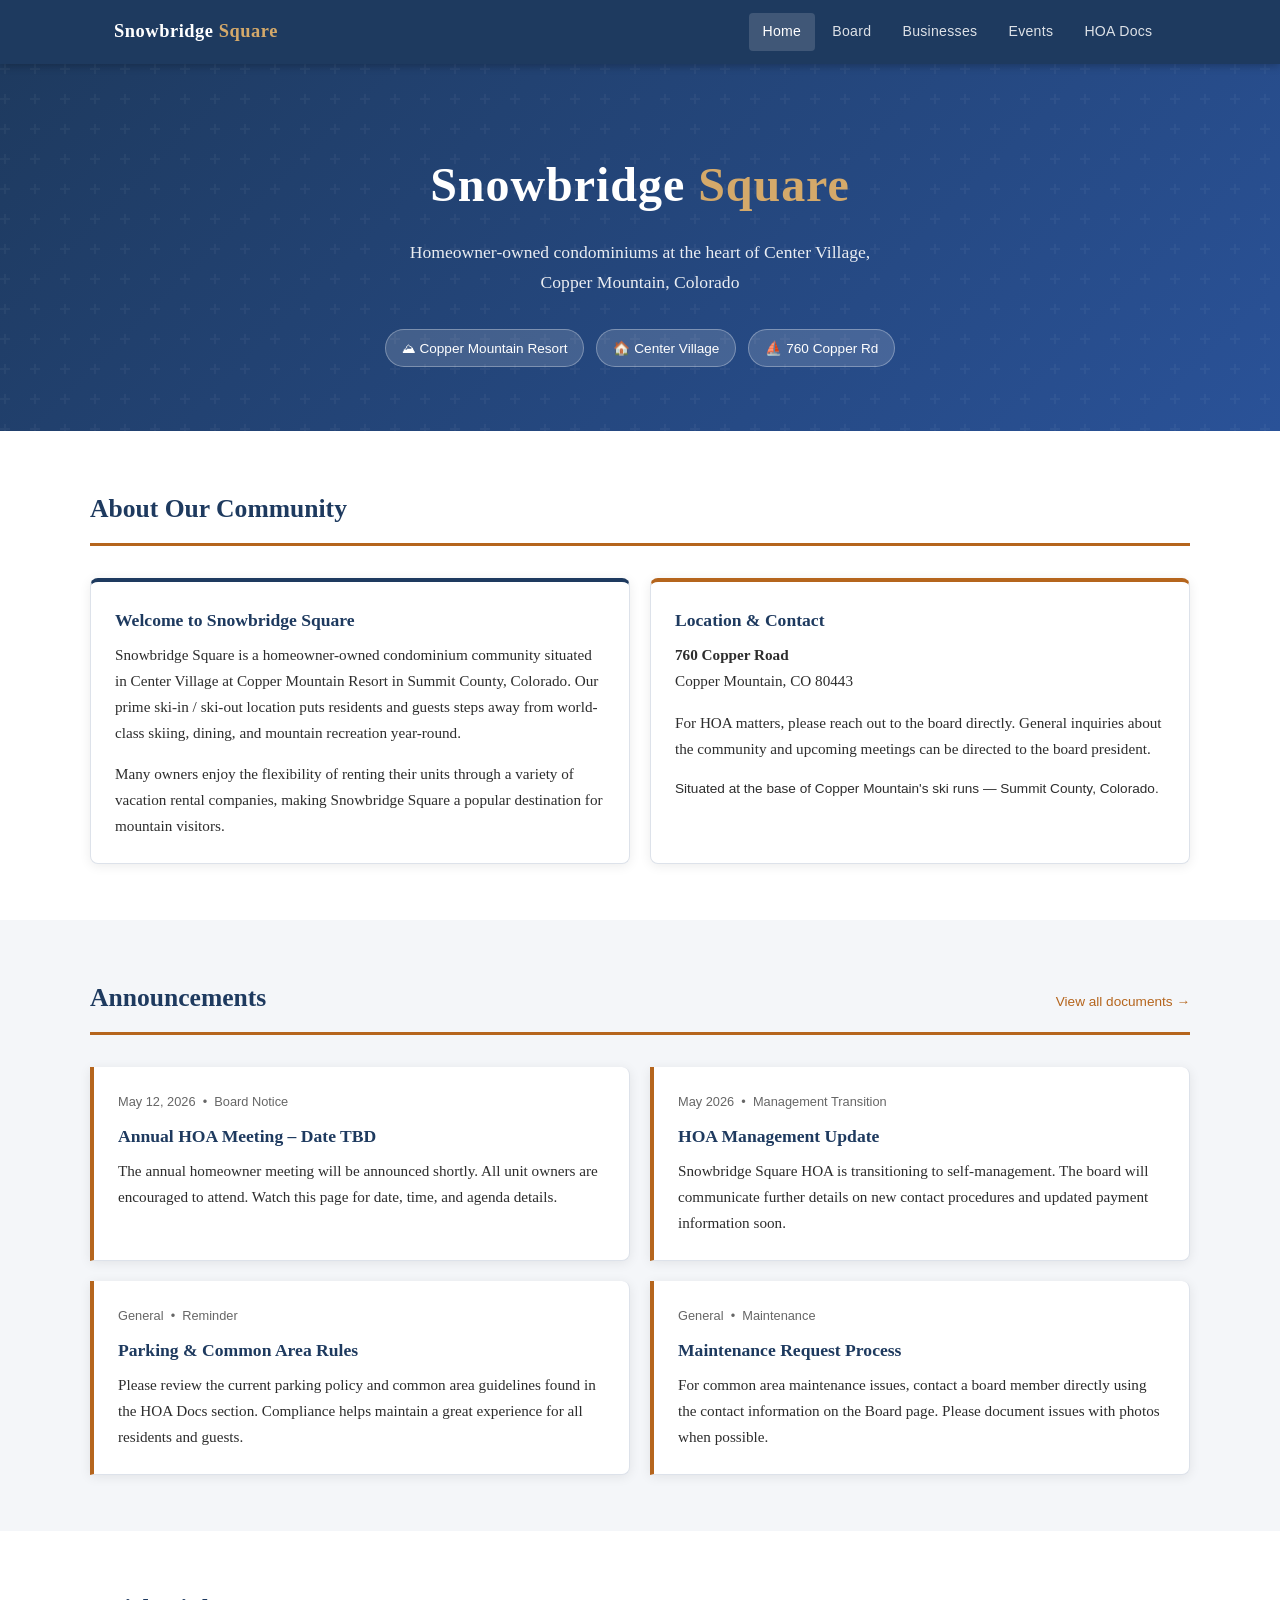
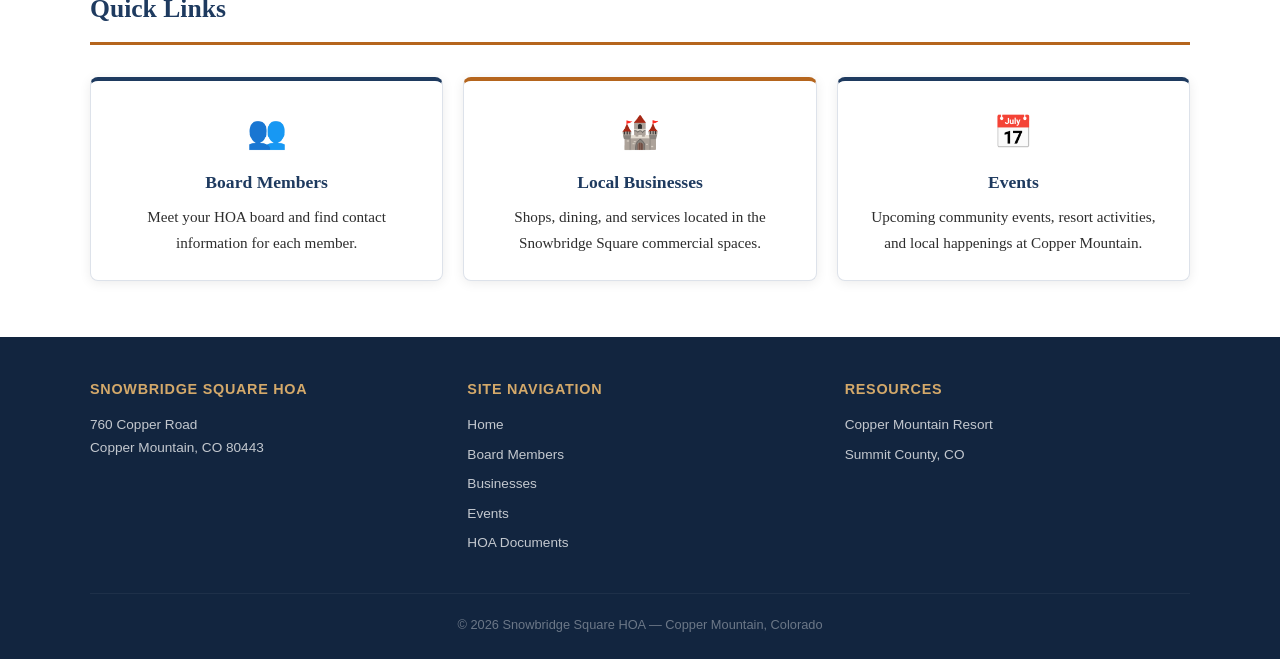
==== index.html @ 72e37e3b "Initial site build — Snowbridge Square HOA Five-page static site: Home, Board, Businesses, Events, H" ====
<!DOCTYPE html>
<html lang="en">
<head>
  <meta charset="UTF-8">
  <meta name="viewport" content="width=device-width, initial-scale=1.0">
  <title>Snowbridge Square HOA – Copper Mountain, CO</title>
  <link rel="stylesheet" href="css/style.css">
</head>
<body>

<header>
  <div class="nav-inner">
    <div class="nav-logo">Snowbridge <span>Square</span></div>
    <button class="nav-toggle" aria-label="Menu">
      <span></span><span></span><span></span>
    </button>
    <nav>
      <a href="index.html" class="active">Home</a>
      <a href="board.html">Board</a>
      <a href="businesses.html">Businesses</a>
      <a href="events.html">Events</a>
      <a href="docs.html">HOA Docs</a>
    </nav>
  </div>
</header>

<section class="hero">
  <div class="hero-content">
    <h1>Snowbridge <span>Square</span></h1>
    <p>Homeowner-owned condominiums at the heart of Center Village,<br>Copper Mountain, Colorado</p>
    <div class="hero-badges">
      <span class="badge">&#9968; Copper Mountain Resort</span>
      <span class="badge">&#127968; Center Village</span>
      <span class="badge">&#9973; 760 Copper Rd</span>
    </div>
  </div>
</section>

<!-- About -->
<section class="section">
  <div class="section-inner">
    <div class="section-header">
      <h2>About Our Community</h2>
    </div>
    <div class="cards cards-2">
      <div class="card card-primary">
        <h3>Welcome to Snowbridge Square</h3>
        <p>Snowbridge Square is a homeowner-owned condominium community situated in Center Village at Copper Mountain Resort in Summit County, Colorado. Our prime ski-in / ski-out location puts residents and guests steps away from world-class skiing, dining, and mountain recreation year-round.</p>
        <p class="mt-2">Many owners enjoy the flexibility of renting their units through a variety of vacation rental companies, making Snowbridge Square a popular destination for mountain visitors.</p>
      </div>
      <div class="card card-accent">
        <h3>Location & Contact</h3>
        <p><strong>760 Copper Road</strong><br>Copper Mountain, CO 80443</p>
        <p class="mt-2">For HOA matters, please reach out to the board directly. General inquiries about the community and upcoming meetings can be directed to the board president.</p>
        <p class="mt-2 text-muted" style="font-size:0.85rem;font-family:Arial,sans-serif;">
          Situated at the base of Copper Mountain's ski runs &mdash; Summit County, Colorado.
        </p>
      </div>
    </div>
  </div>
</section>

<!-- Announcements -->
<section class="section section-alt">
  <div class="section-inner">
    <div class="section-header">
      <h2>Announcements</h2>
      <a href="docs.html">View all documents &rarr;</a>
    </div>
    <div class="cards cards-2">

      <div class="card announcement-card">
        <div class="meta">May 12, 2026 &nbsp;&bull;&nbsp; Board Notice</div>
        <h3>Annual HOA Meeting – Date TBD</h3>
        <p>The annual homeowner meeting will be announced shortly. All unit owners are encouraged to attend. Watch this page for date, time, and agenda details.</p>
      </div>

      <div class="card announcement-card">
        <div class="meta">May 2026 &nbsp;&bull;&nbsp; Management Transition</div>
        <h3>HOA Management Update</h3>
        <p>Snowbridge Square HOA is transitioning to self-management. The board will communicate further details on new contact procedures and updated payment information soon.</p>
      </div>

      <div class="card announcement-card">
        <div class="meta">General &nbsp;&bull;&nbsp; Reminder</div>
        <h3>Parking &amp; Common Area Rules</h3>
        <p>Please review the current parking policy and common area guidelines found in the HOA Docs section. Compliance helps maintain a great experience for all residents and guests.</p>
      </div>

      <div class="card announcement-card">
        <div class="meta">General &nbsp;&bull;&nbsp; Maintenance</div>
        <h3>Maintenance Request Process</h3>
        <p>For common area maintenance issues, contact a board member directly using the contact information on the Board page. Please document issues with photos when possible.</p>
      </div>

    </div>
  </div>
</section>

<!-- Quick Links -->
<section class="section">
  <div class="section-inner">
    <div class="section-header">
      <h2>Quick Links</h2>
    </div>
    <div class="cards cards-3">
      <a href="board.html" style="text-decoration:none;">
        <div class="card card-primary" style="text-align:center; cursor:pointer;">
          <div style="font-size:2rem; margin-bottom:0.5rem;">&#128101;</div>
          <h3>Board Members</h3>
          <p>Meet your HOA board and find contact information for each member.</p>
        </div>
      </a>
      <a href="businesses.html" style="text-decoration:none;">
        <div class="card card-accent" style="text-align:center; cursor:pointer;">
          <div style="font-size:2rem; margin-bottom:0.5rem;">&#127984;</div>
          <h3>Local Businesses</h3>
          <p>Shops, dining, and services located in the Snowbridge Square commercial spaces.</p>
        </div>
      </a>
      <a href="events.html" style="text-decoration:none;">
        <div class="card card-primary" style="text-align:center; cursor:pointer;">
          <div style="font-size:2rem; margin-bottom:0.5rem;">&#128197;</div>
          <h3>Events</h3>
          <p>Upcoming community events, resort activities, and local happenings at Copper Mountain.</p>
        </div>
      </a>
    </div>
  </div>
</section>

<footer>
  <div class="footer-inner">
    <div>
      <h4>Snowbridge Square HOA</h4>
      <p>760 Copper Road<br>Copper Mountain, CO 80443</p>
    </div>
    <div>
      <h4>Site Navigation</h4>
      <a href="index.html">Home</a>
      <a href="board.html">Board Members</a>
      <a href="businesses.html">Businesses</a>
      <a href="events.html">Events</a>
      <a href="docs.html">HOA Documents</a>
    </div>
    <div>
      <h4>Resources</h4>
      <a href="https://www.coppercolorado.com" target="_blank" rel="noopener">Copper Mountain Resort</a>
      <a href="https://www.summitcountyco.gov" target="_blank" rel="noopener">Summit County, CO</a>
    </div>
  </div>
  <div class="footer-bottom">
    &copy; 2026 Snowbridge Square HOA &mdash; Copper Mountain, Colorado
  </div>
</footer>

<script src="js/main.js"></script>
</body>
</html>
---- css/style.css ----
:root {
  --primary: #1e3a5f;
  --primary-light: #2e5080;
  --accent: #b5651d;
  --accent-light: #d4782a;
  --light: #f4f6f9;
  --white: #ffffff;
  --text: #2d2d2d;
  --text-muted: #666;
  --border: #dde2ea;
  --shadow: 0 2px 12px rgba(0,0,0,0.08);
  --radius: 8px;
}

* { box-sizing: border-box; margin: 0; padding: 0; }

body {
  font-family: 'Georgia', serif;
  color: var(--text);
  background: var(--white);
  line-height: 1.7;
}

a { color: var(--accent); text-decoration: none; }
a:hover { color: var(--accent-light); text-decoration: underline; }

/* ── Navigation ─────────────────────────────────── */
header {
  background: var(--primary);
  position: sticky;
  top: 0;
  z-index: 100;
  box-shadow: 0 2px 8px rgba(0,0,0,0.25);
}

.nav-inner {
  max-width: 1100px;
  margin: 0 auto;
  padding: 0 1.5rem;
  display: flex;
  align-items: center;
  justify-content: space-between;
  height: 64px;
}

.nav-logo {
  color: var(--white);
  font-size: 1.15rem;
  font-weight: bold;
  letter-spacing: 0.03em;
  white-space: nowrap;
}
.nav-logo span { color: #d4a96a; }

nav { display: flex; gap: 0.25rem; }

nav a {
  color: rgba(255,255,255,0.85);
  padding: 0.45rem 0.85rem;
  border-radius: 4px;
  font-family: Arial, sans-serif;
  font-size: 0.88rem;
  letter-spacing: 0.02em;
  transition: background 0.15s, color 0.15s;
}
nav a:hover, nav a.active {
  background: rgba(255,255,255,0.15);
  color: var(--white);
  text-decoration: none;
}

.nav-toggle {
  display: none;
  background: none;
  border: none;
  cursor: pointer;
  flex-direction: column;
  gap: 5px;
  padding: 4px;
}
.nav-toggle span {
  display: block;
  width: 24px;
  height: 2px;
  background: white;
  border-radius: 2px;
}

/* ── Hero ────────────────────────────────────────── */
.hero {
  background: linear-gradient(135deg, var(--primary) 0%, #2a5298 100%);
  color: var(--white);
  text-align: center;
  padding: 5rem 1.5rem 4rem;
  position: relative;
  overflow: hidden;
}
.hero::before {
  content: '';
  position: absolute;
  inset: 0;
  background: url("data:image/svg+xml,%3Csvg width='60' height='60' viewBox='0 0 60 60' xmlns='http://www.w3.org/2000/svg'%3E%3Cg fill='none' fill-rule='evenodd'%3E%3Cg fill='%23ffffff' fill-opacity='0.04'%3E%3Cpath d='M36 34v-4h-2v4h-4v2h4v4h2v-4h4v-2h-4zm0-30V0h-2v4h-4v2h4v4h2V6h4V4h-4zM6 34v-4H4v4H0v2h4v4h2v-4h4v-2H6zM6 4V0H4v4H0v2h4v4h2V6h4V4H6z'/%3E%3C/g%3E%3C/g%3E%3C/svg%3E");
}
.hero-content { position: relative; max-width: 700px; margin: 0 auto; }
.hero h1 {
  font-size: clamp(2rem, 5vw, 3rem);
  letter-spacing: 0.02em;
  margin-bottom: 0.75rem;
}
.hero h1 span { color: #d4a96a; }
.hero p {
  font-size: 1.1rem;
  opacity: 0.9;
  margin-bottom: 2rem;
}
.hero-badges {
  display: flex;
  gap: 0.75rem;
  justify-content: center;
  flex-wrap: wrap;
}
.badge {
  background: rgba(255,255,255,0.15);
  border: 1px solid rgba(255,255,255,0.3);
  color: white;
  padding: 0.4rem 1rem;
  border-radius: 20px;
  font-size: 0.85rem;
  font-family: Arial, sans-serif;
}

/* ── Page Sections ───────────────────────────────── */
.section { padding: 3.5rem 1.5rem; }
.section-alt { background: var(--light); }
.section-inner { max-width: 1100px; margin: 0 auto; }

.section-header {
  margin-bottom: 2rem;
  padding-bottom: 0.75rem;
  border-bottom: 3px solid var(--accent);
  display: flex;
  align-items: baseline;
  justify-content: space-between;
  flex-wrap: wrap;
  gap: 0.5rem;
}
.section-header h2 {
  font-size: 1.6rem;
  color: var(--primary);
}
.section-header a {
  font-family: Arial, sans-serif;
  font-size: 0.85rem;
}

/* ── Page Header (inner pages) ───────────────────── */
.page-header {
  background: var(--primary);
  color: white;
  padding: 2.5rem 1.5rem;
  text-align: center;
}
.page-header h1 { font-size: 2rem; margin-bottom: 0.4rem; }
.page-header p { opacity: 0.8; font-size: 1rem; }

/* ── Cards ───────────────────────────────────────── */
.cards { display: grid; gap: 1.25rem; }
.cards-3 { grid-template-columns: repeat(auto-fill, minmax(300px, 1fr)); }
.cards-2 { grid-template-columns: repeat(auto-fill, minmax(380px, 1fr)); }

.card {
  background: var(--white);
  border: 1px solid var(--border);
  border-radius: var(--radius);
  padding: 1.5rem;
  box-shadow: var(--shadow);
  transition: transform 0.15s, box-shadow 0.15s;
}
.card:hover {
  transform: translateY(-2px);
  box-shadow: 0 6px 20px rgba(0,0,0,0.12);
}
.card-accent { border-top: 4px solid var(--accent); }
.card-primary { border-top: 4px solid var(--primary); }

.card h3 { font-size: 1.1rem; color: var(--primary); margin-bottom: 0.4rem; }
.card .meta {
  font-size: 0.8rem;
  color: var(--text-muted);
  font-family: Arial, sans-serif;
  margin-bottom: 0.6rem;
}
.card p { font-size: 0.95rem; color: var(--text); }

/* ── Announcement cards ──────────────────────────── */
.announcement-card { border-left: 4px solid var(--accent); border-radius: 0 var(--radius) var(--radius) 0; border-top: none; }

/* ── Board members ───────────────────────────────── */
.board-grid { display: grid; grid-template-columns: repeat(auto-fill, minmax(220px, 1fr)); gap: 1.25rem; }

.board-card {
  background: var(--white);
  border: 1px solid var(--border);
  border-radius: var(--radius);
  padding: 1.5rem;
  text-align: center;
  box-shadow: var(--shadow);
}
.board-avatar {
  width: 72px;
  height: 72px;
  border-radius: 50%;
  background: var(--primary);
  color: white;
  display: flex;
  align-items: center;
  justify-content: center;
  font-size: 1.6rem;
  font-weight: bold;
  margin: 0 auto 1rem;
  font-family: Arial, sans-serif;
}
.board-card h3 { font-size: 1rem; color: var(--primary); margin-bottom: 0.2rem; }
.board-card .role {
  font-size: 0.82rem;
  color: var(--accent);
  font-family: Arial, sans-serif;
  font-weight: bold;
  text-transform: uppercase;
  letter-spacing: 0.05em;
  margin-bottom: 0.5rem;
}
.board-card .email {
  font-size: 0.8rem;
  color: var(--text-muted);
  font-family: Arial, sans-serif;
}

/* ── Business listings ───────────────────────────── */
.biz-card { display: flex; gap: 1rem; align-items: flex-start; }
.biz-icon {
  flex-shrink: 0;
  width: 48px;
  height: 48px;
  border-radius: var(--radius);
  background: var(--primary);
  color: white;
  display: flex;
  align-items: center;
  justify-content: center;
  font-size: 1.3rem;
}
.biz-info { flex: 1; }
.biz-info h3 { margin-bottom: 0.2rem; }
.biz-info .category {
  font-size: 0.78rem;
  color: var(--accent);
  font-family: Arial, sans-serif;
  font-weight: bold;
  text-transform: uppercase;
  letter-spacing: 0.04em;
  margin-bottom: 0.4rem;
}
.biz-info .phone, .biz-info .hours {
  font-size: 0.85rem;
  color: var(--text-muted);
  font-family: Arial, sans-serif;
}

/* ── Events ──────────────────────────────────────── */
.event-card { display: flex; gap: 1.25rem; align-items: flex-start; }
.event-date-block {
  flex-shrink: 0;
  text-align: center;
  background: var(--primary);
  color: white;
  border-radius: var(--radius);
  padding: 0.6rem 0.9rem;
  min-width: 58px;
}
.event-date-block .month {
  font-size: 0.7rem;
  text-transform: uppercase;
  letter-spacing: 0.08em;
  font-family: Arial, sans-serif;
  opacity: 0.85;
}
.event-date-block .day {
  font-size: 1.6rem;
  font-weight: bold;
  line-height: 1;
  font-family: Arial, sans-serif;
}
.event-info h3 { margin-bottom: 0.2rem; }
.event-info .time {
  font-size: 0.82rem;
  color: var(--accent);
  font-family: Arial, sans-serif;
  font-weight: bold;
  margin-bottom: 0.3rem;
}
.event-info p { font-size: 0.9rem; }

/* ── Contact / Info block ────────────────────────── */
.info-block {
  background: var(--primary);
  color: white;
  border-radius: var(--radius);
  padding: 2rem;
}
.info-block h3 { color: #d4a96a; margin-bottom: 1rem; }
.info-row {
  display: flex;
  gap: 0.75rem;
  margin-bottom: 0.75rem;
  font-family: Arial, sans-serif;
  font-size: 0.9rem;
}
.info-row .label { opacity: 0.7; min-width: 90px; }

/* ── Docs list ───────────────────────────────────── */
.doc-list { list-style: none; }
.doc-list li {
  border-bottom: 1px solid var(--border);
  padding: 0.85rem 0;
  display: flex;
  align-items: center;
  gap: 0.75rem;
  font-family: Arial, sans-serif;
  font-size: 0.92rem;
}
.doc-list li:last-child { border-bottom: none; }
.doc-icon {
  color: var(--accent);
  font-size: 1.1rem;
  flex-shrink: 0;
}
.doc-list a { color: var(--primary); font-weight: 500; }
.doc-list a:hover { color: var(--accent); }
.doc-meta { color: var(--text-muted); font-size: 0.8rem; margin-top: 0.15rem; }

/* ── Tag/Pill ─────────────────────────────────────── */
.tag {
  display: inline-block;
  background: var(--light);
  color: var(--primary);
  border: 1px solid var(--border);
  border-radius: 12px;
  padding: 0.2rem 0.65rem;
  font-size: 0.75rem;
  font-family: Arial, sans-serif;
}

/* ── Footer ──────────────────────────────────────── */
footer {
  background: #12253f;
  color: rgba(255,255,255,0.75);
  padding: 2.5rem 1.5rem 1.5rem;
  font-family: Arial, sans-serif;
  font-size: 0.85rem;
}
.footer-inner {
  max-width: 1100px;
  margin: 0 auto;
  display: grid;
  grid-template-columns: repeat(auto-fit, minmax(200px, 1fr));
  gap: 2rem;
  margin-bottom: 2rem;
}
footer h4 { color: #d4a96a; margin-bottom: 0.75rem; font-size: 0.9rem; letter-spacing: 0.05em; text-transform: uppercase; }
footer a { color: rgba(255,255,255,0.75); display: block; margin-bottom: 0.4rem; }
footer a:hover { color: white; text-decoration: none; }
.footer-bottom {
  max-width: 1100px;
  margin: 0 auto;
  border-top: 1px solid rgba(255,255,255,0.1);
  padding-top: 1.25rem;
  text-align: center;
  opacity: 0.5;
  font-size: 0.8rem;
}

/* ── Utilities ───────────────────────────────────── */
.text-muted { color: var(--text-muted); }
.mt-1 { margin-top: 0.5rem; }
.mt-2 { margin-top: 1rem; }

/* ── Responsive ──────────────────────────────────── */
@media (max-width: 700px) {
  .nav-toggle { display: flex; }
  nav { display: none; flex-direction: column; position: absolute; top: 64px; left: 0; right: 0; background: var(--primary); padding: 0.5rem; }
  nav.open { display: flex; }
  nav a { padding: 0.65rem 1rem; }
  .hero { padding: 3rem 1rem 2.5rem; }
  .section { padding: 2.5rem 1rem; }
  .board-grid { grid-template-columns: repeat(auto-fill, minmax(160px, 1fr)); }
  .cards-3, .cards-2 { grid-template-columns: 1fr; }
}
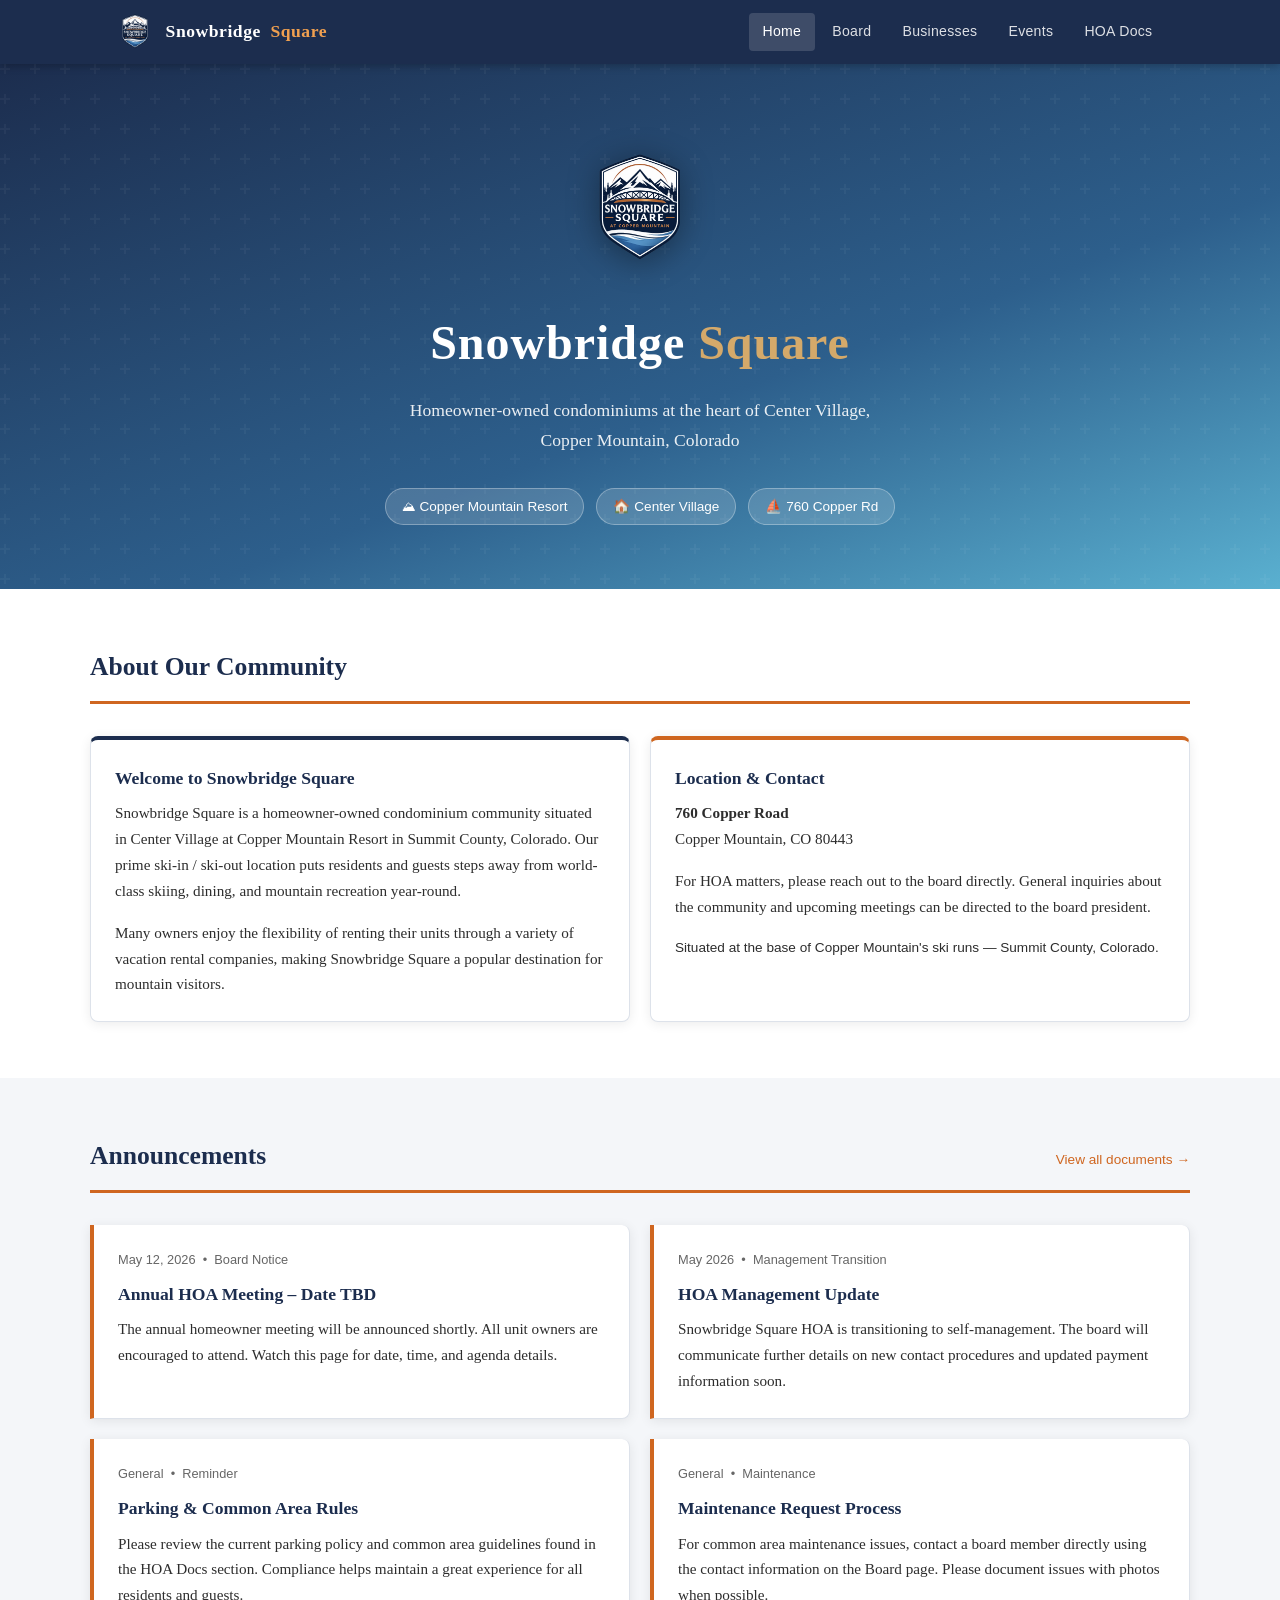
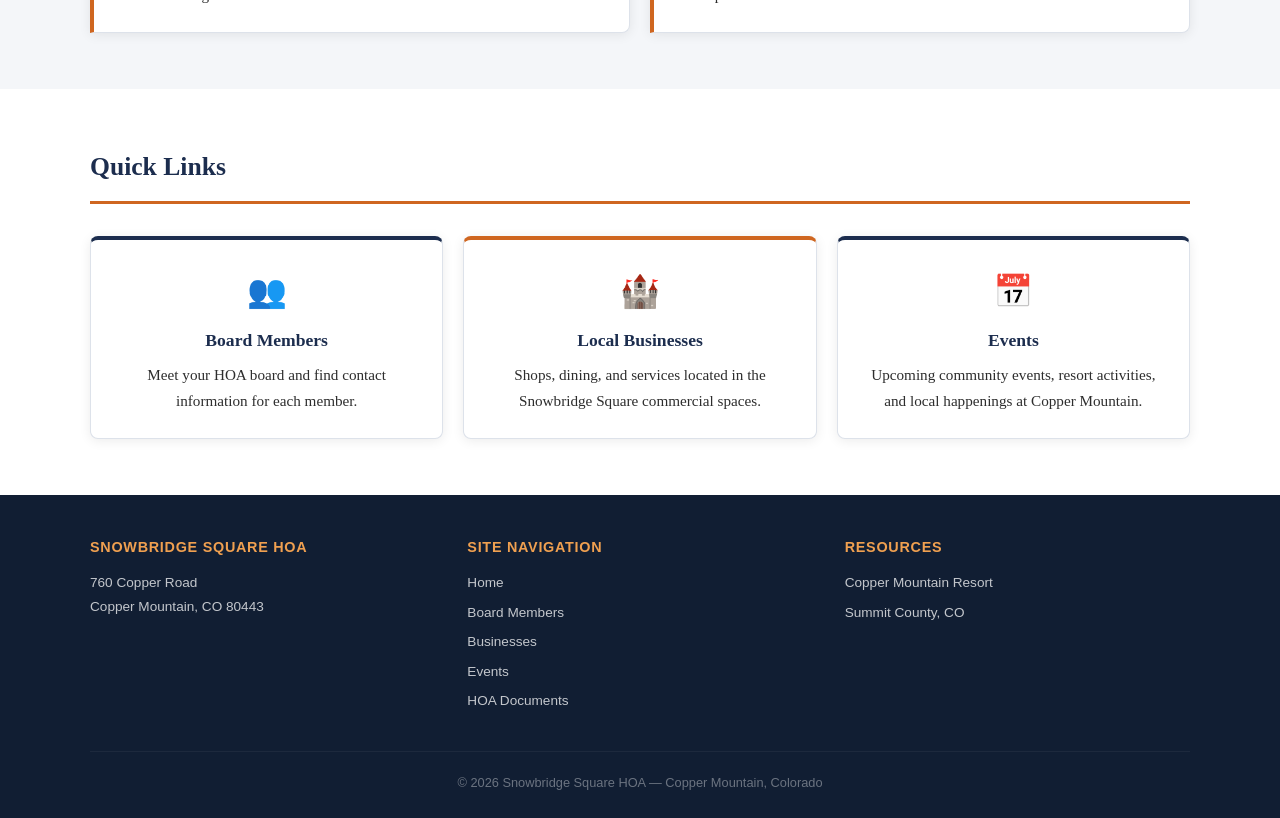
==== commit cbeb78b6: "Add logo to nav/hero, retheme colors to match badge palette" ====
--- a/index.html
+++ b/index.html
@@ -10,7 +10,7 @@
 
 <header>
   <div class="nav-inner">
-    <div class="nav-logo">Snowbridge <span>Square</span></div>
+    <div class="nav-logo"><img src="images/dark_snowbridge_badge.png" alt="Snowbridge Square logo">Snowbridge <span>Square</span></div>
     <button class="nav-toggle" aria-label="Menu">
       <span></span><span></span><span></span>
     </button>
@@ -26,6 +26,7 @@
 
 <section class="hero">
   <div class="hero-content">
+    <img src="images/dark_snowbridge_badge.png" alt="Snowbridge Square" style="height:130px;width:auto;margin-bottom:1.25rem;filter:drop-shadow(0 4px 16px rgba(0,0,0,0.4));">
     <h1>Snowbridge <span>Square</span></h1>
     <p>Homeowner-owned condominiums at the heart of Center Village,<br>Copper Mountain, Colorado</p>
     <div class="hero-badges">
--- a/css/style.css
+++ b/css/style.css
@@ -1,8 +1,9 @@
 :root {
-  --primary: #1e3a5f;
-  --primary-light: #2e5080;
-  --accent: #b5651d;
-  --accent-light: #d4782a;
+  --primary: #1c2d4e;
+  --primary-light: #2d5f8c;
+  --accent: #cf6620;
+  --accent-light: #e07530;
+  --water: #5ab0d0;
   --light: #f4f6f9;
   --white: #ffffff;
   --text: #2d2d2d;
@@ -44,13 +45,20 @@
 }
 
 .nav-logo {
+  display: flex;
+  align-items: center;
+  gap: 0.6rem;
   color: var(--white);
-  font-size: 1.15rem;
+  font-size: 1.1rem;
   font-weight: bold;
   letter-spacing: 0.03em;
   white-space: nowrap;
 }
-.nav-logo span { color: #d4a96a; }
+.nav-logo img {
+  height: 42px;
+  width: auto;
+}
+.nav-logo span { color: #f0a050; }
 
 nav { display: flex; gap: 0.25rem; }
 
@@ -88,7 +96,7 @@
 
 /* ── Hero ────────────────────────────────────────── */
 .hero {
-  background: linear-gradient(135deg, var(--primary) 0%, #2a5298 100%);
+  background: linear-gradient(160deg, var(--primary) 0%, var(--primary-light) 60%, var(--water) 100%);
   color: var(--white);
   text-align: center;
   padding: 5rem 1.5rem 4rem;
@@ -353,7 +361,7 @@
 
 /* ── Footer ──────────────────────────────────────── */
 footer {
-  background: #12253f;
+  background: #111e33;
   color: rgba(255,255,255,0.75);
   padding: 2.5rem 1.5rem 1.5rem;
   font-family: Arial, sans-serif;
@@ -367,7 +375,7 @@
   gap: 2rem;
   margin-bottom: 2rem;
 }
-footer h4 { color: #d4a96a; margin-bottom: 0.75rem; font-size: 0.9rem; letter-spacing: 0.05em; text-transform: uppercase; }
+footer h4 { color: #f0a050; margin-bottom: 0.75rem; font-size: 0.9rem; letter-spacing: 0.05em; text-transform: uppercase; }
 footer a { color: rgba(255,255,255,0.75); display: block; margin-bottom: 0.4rem; }
 footer a:hover { color: white; text-decoration: none; }
 .footer-bottom {
